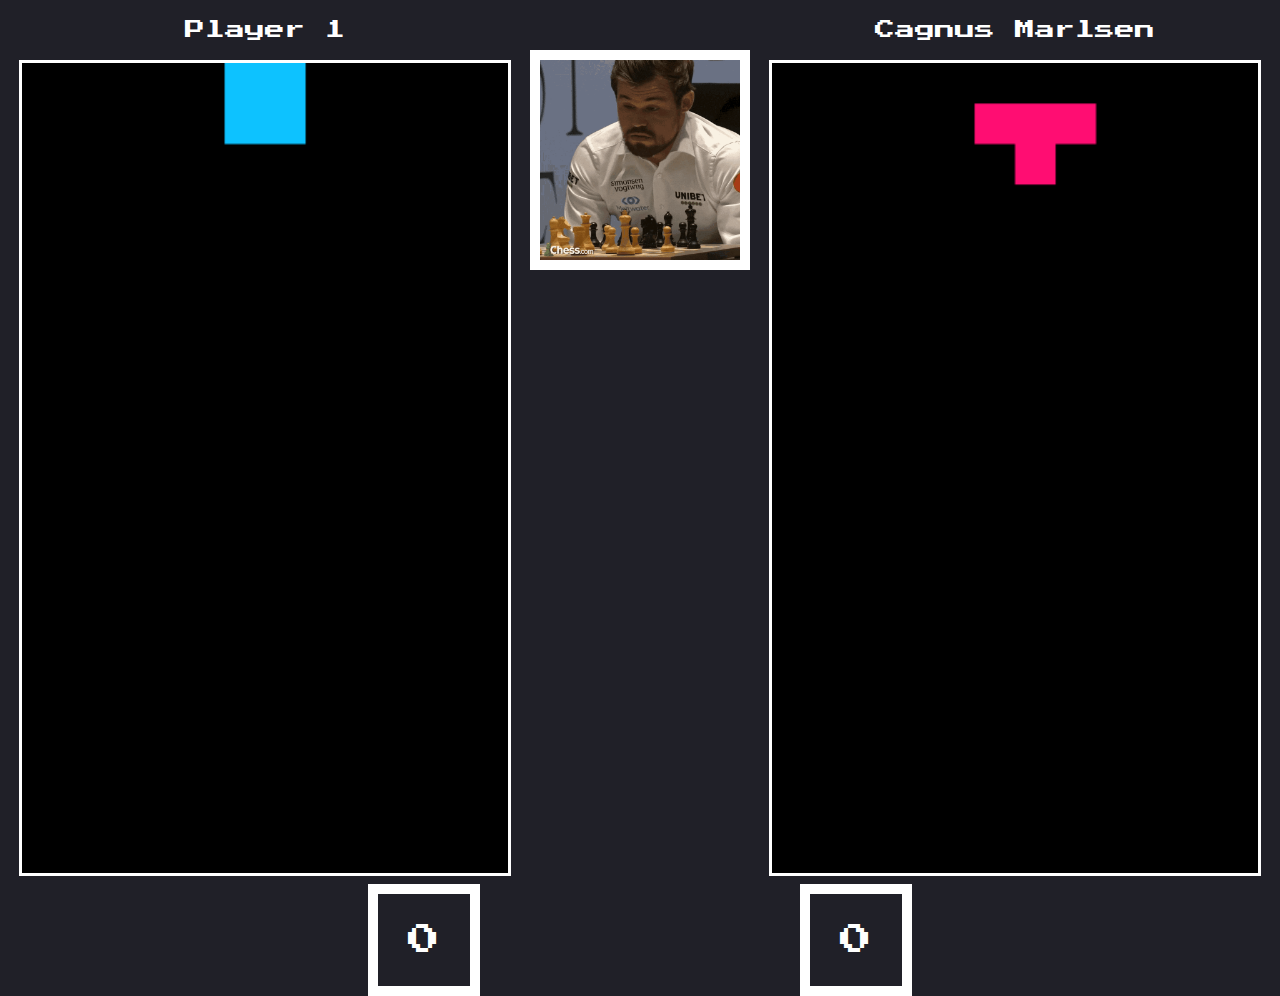
==== cagnus.html @ 4ea77ded "BIG COCK CAGNUS" ====
<!DOCTYPE html>
<html>
  <head>
    <meta charset="utf-8" />
    <link rel="stylesheet" href="css\style.css">
    <title>Tetris 1v1</title>
    <style>
      body {
        background: #202028;
        display: flex;
        color: #fff;
        font-family: sans-serif;
        font-size: 2em;
        text-align: center;
      }

      .player {
        flex: 1 1 auto;
      }

      canvas {
        border: solid 0.1em #fff;
        height: 90vh;
      }

      .score{
        font-family: score-text;
      }
    </style>
  </head>
  <body style = "margin:0%; padding: 0%;">
    <div class="player">
      <p style = "font-family: score-text; padding:0%; font-size: 20px;">Player 1</p>
      <canvas class="tetris" width="240" height="400"></canvas>
      <div class="score" style ="float:right; border-width: 10px; border-color: white;margin-right:50px; border-style:solid; padding: 30px"></div>
    </div>
    <img src= "magnus-carlsen.gif" style = "height: 200px; width:200px; margin-top: 50px; border-width: 10px; border-color: white; border-style: solid;">
    <div class="player">
      <p style ="font-family: score-text; padding:0%; font-size: 20px; ">Cagnus Marlsen</p>
      <canvas class="tetris" width="240" height="400"></canvas>
      <div class="score" style="float: left;border-width: 10px; border-color: white; margin-left:50px; border-style:solid; padding: 30px"></div>
    </div>

    <script src="js\arena.js" charset="utf-8"></script>
    <script src="js\player.js" charset="utf-8"></script>
    <script src="js\tetris.js" charset="utf-8"></script>
    <script src="js\main.js" charset="utf-8"></script>
  </body>
</html>
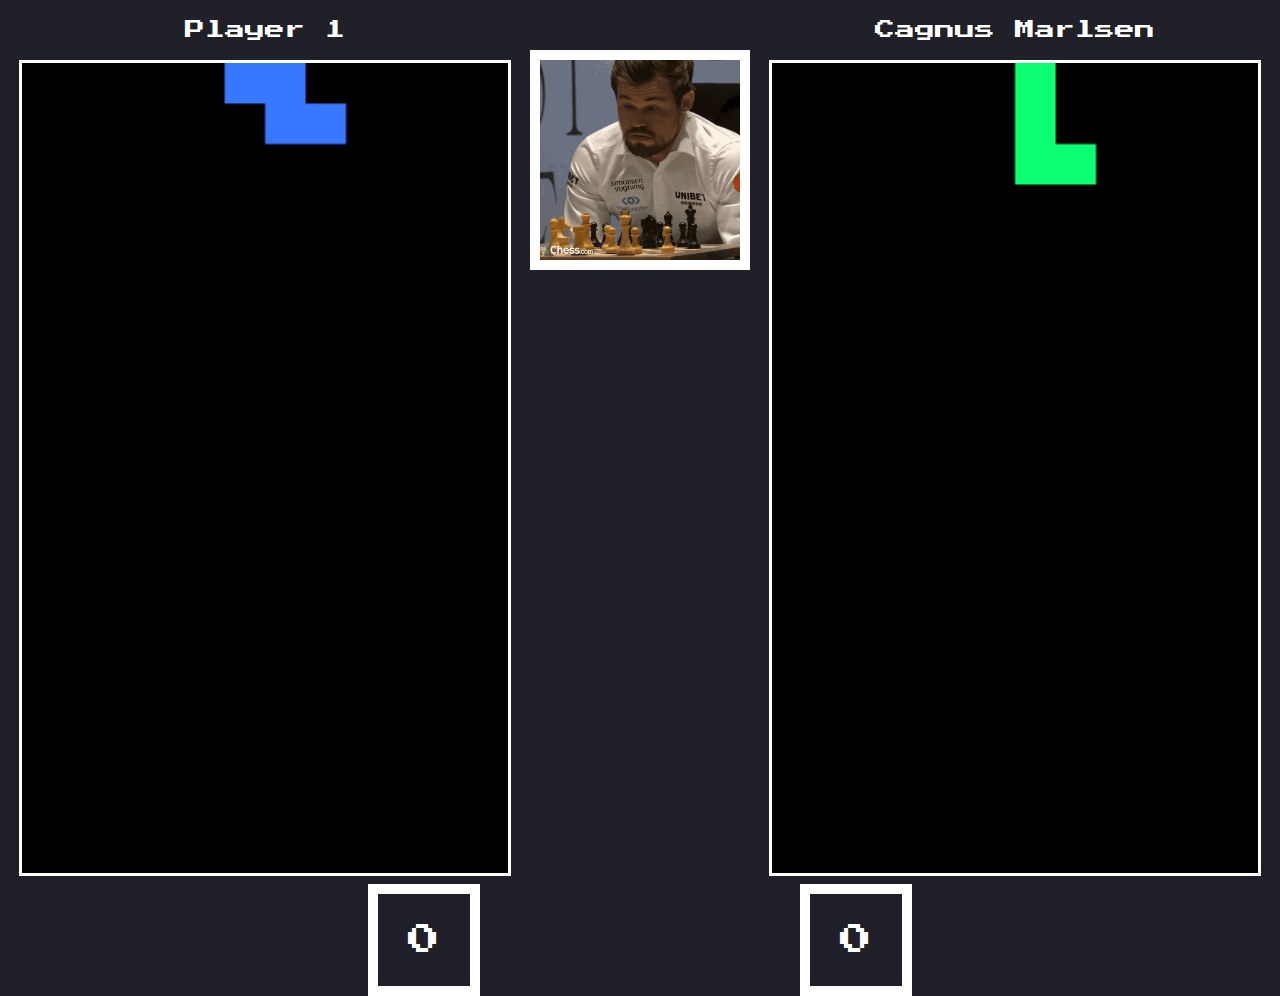
==== commit db54520c: "magnuszzzzzz" ====
--- a/cagnus.html
+++ b/cagnus.html
@@ -44,6 +44,6 @@
     <script src="js\arena.js" charset="utf-8"></script>
     <script src="js\player.js" charset="utf-8"></script>
     <script src="js\tetris.js" charset="utf-8"></script>
-    <script src="js\main.js" charset="utf-8"></script>
+    <script src="js\maingnus.js" charset="utf-8"></script>
   </body>
 </html>
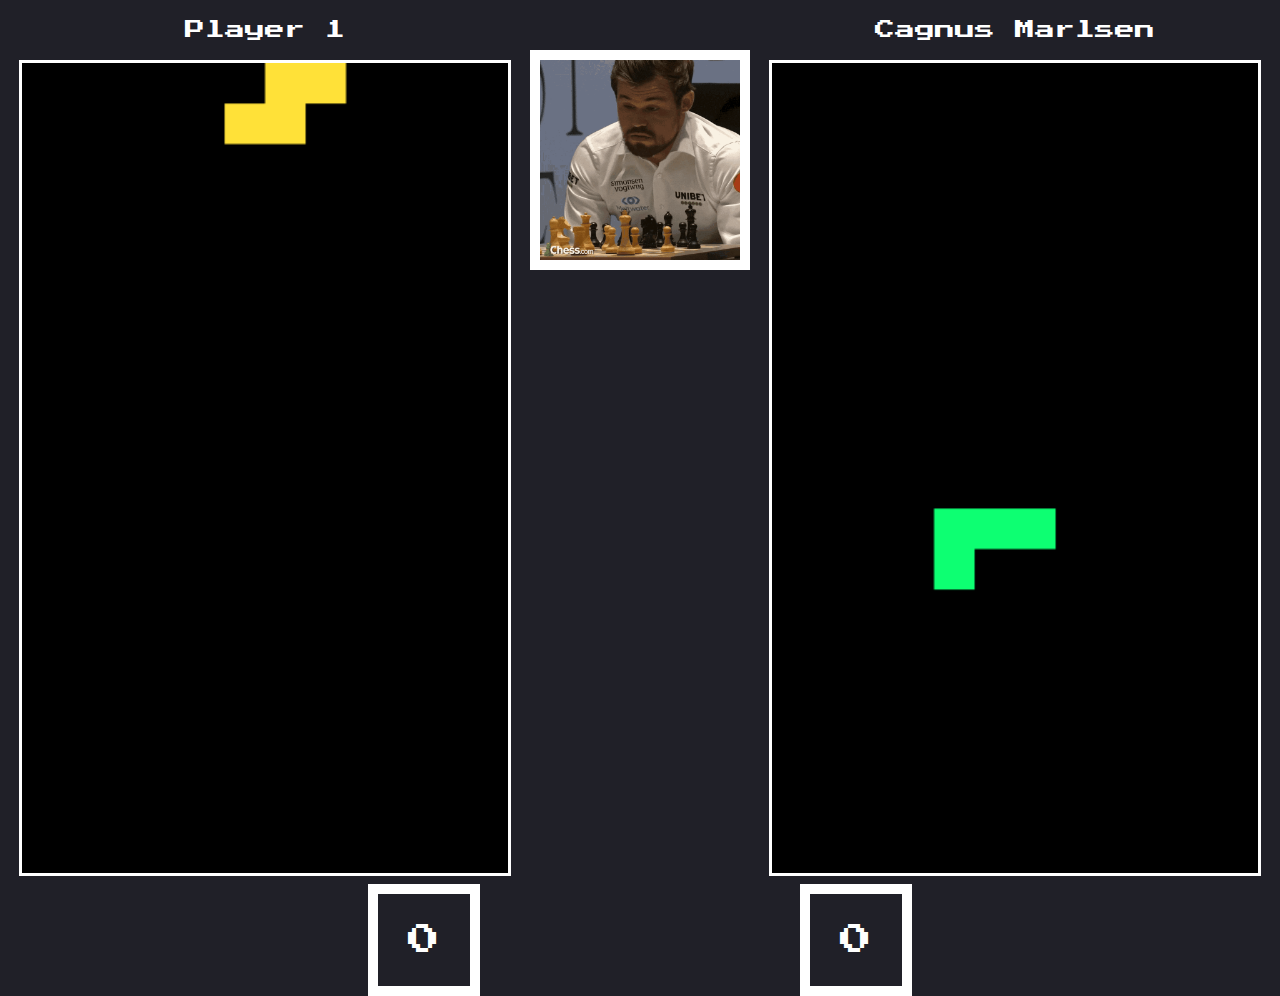
==== commit 75f138da: "Added imgs" ====
--- a/cagnus.html
+++ b/cagnus.html
@@ -2,7 +2,7 @@
 <html>
   <head>
     <meta charset="utf-8" />
-    <link rel="stylesheet" href="css\style.css">
+    <link rel="stylesheet" href="css\style.css" />
     <title>Tetris 1v1</title>
     <style>
       body {
@@ -23,22 +23,56 @@
         height: 90vh;
       }
 
-      .score{
+      .score {
         font-family: score-text;
       }
     </style>
   </head>
-  <body style = "margin:0%; padding: 0%;">
+  <body style="margin: 0%; padding: 0%">
     <div class="player">
-      <p style = "font-family: score-text; padding:0%; font-size: 20px;">Player 1</p>
+      <p style="font-family: score-text; padding: 0%; font-size: 20px">
+        Player 1
+      </p>
       <canvas class="tetris" width="240" height="400"></canvas>
-      <div class="score" style ="float:right; border-width: 10px; border-color: white;margin-right:50px; border-style:solid; padding: 30px"></div>
+      <div
+        class="score"
+        style="
+          float: right;
+          border-width: 10px;
+          border-color: white;
+          margin-right: 50px;
+          border-style: solid;
+          padding: 30px;
+        "
+      ></div>
     </div>
-    <img src= "magnus-carlsen.gif" style = "height: 200px; width:200px; margin-top: 50px; border-width: 10px; border-color: white; border-style: solid;">
+    <img
+      src="images/magnus-carlsen.gif"
+      style="
+        height: 200px;
+        width: 200px;
+        margin-top: 50px;
+        border-width: 10px;
+        border-color: white;
+        border-style: solid;
+      "
+    />
     <div class="player">
-      <p style ="font-family: score-text; padding:0%; font-size: 20px; ">Cagnus Marlsen</p>
+      <p style="font-family: score-text; padding: 0%; font-size: 20px">
+        Cagnus Marlsen
+      </p>
       <canvas class="tetris" width="240" height="400"></canvas>
-      <div class="score" style="float: left;border-width: 10px; border-color: white; margin-left:50px; border-style:solid; padding: 30px"></div>
+      <div
+        class="score"
+        style="
+          float: left;
+          border-width: 10px;
+          border-color: white;
+          margin-left: 50px;
+          border-style: solid;
+          padding: 30px;
+        "
+      ></div>
     </div>
 
     <script src="js\arena.js" charset="utf-8"></script>
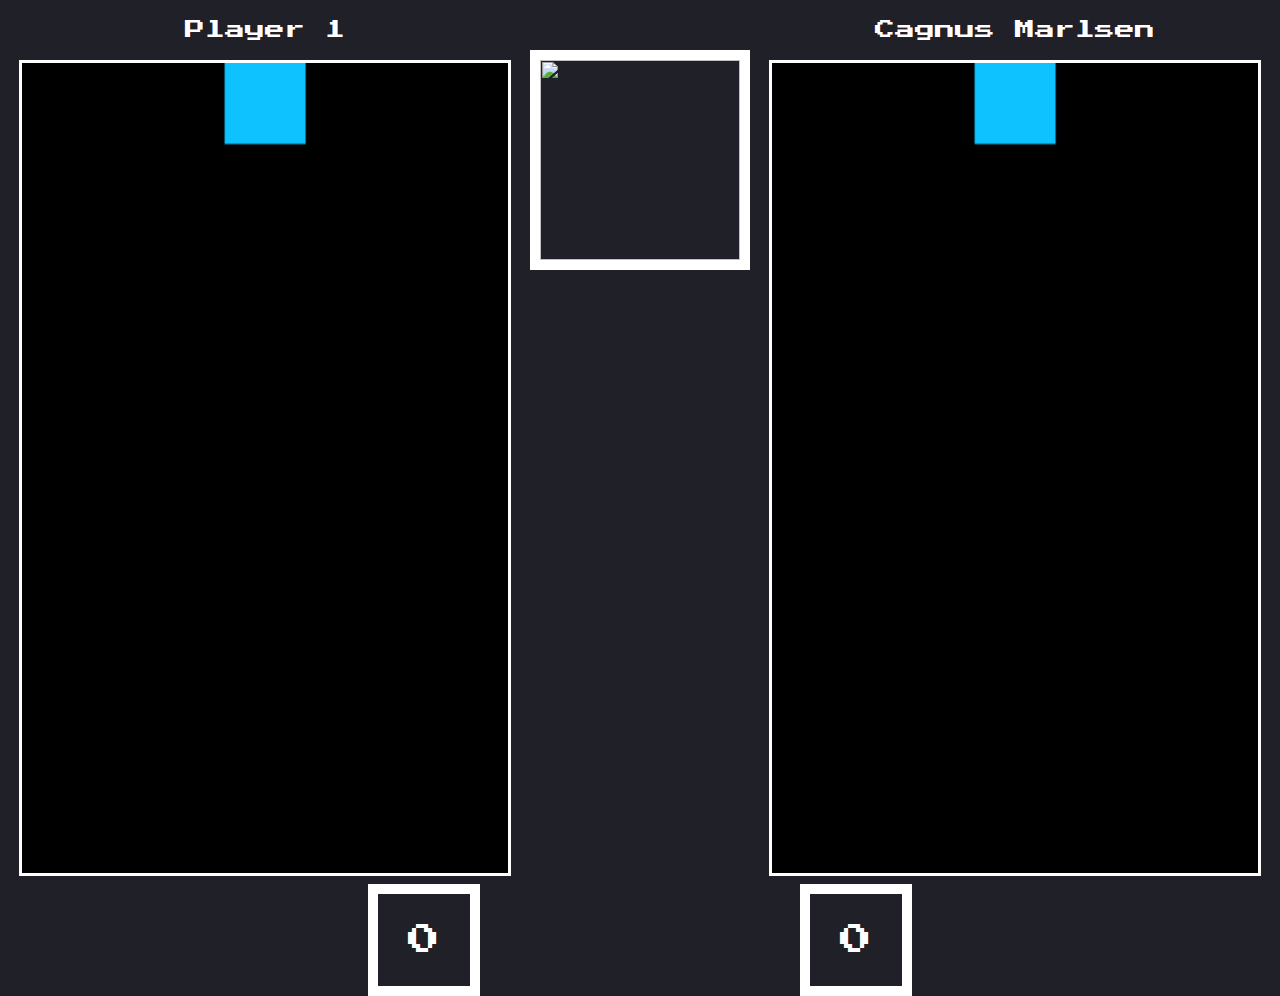
==== commit 1f67e318: "clock n dat" ====
--- a/cagnus.html
+++ b/cagnus.html
@@ -2,7 +2,7 @@
 <html>
   <head>
     <meta charset="utf-8" />
-    <link rel="stylesheet" href="css\style.css" />
+    <link rel="stylesheet" href="css\style.css">
     <title>Tetris 1v1</title>
     <style>
       body {
@@ -23,56 +23,23 @@
         height: 90vh;
       }
 
-      .score {
+      .score{
         font-family: score-text;
       }
     </style>
   </head>
-  <body style="margin: 0%; padding: 0%">
+  <body style = "margin:0%; padding: 0%;">
     <div class="player">
-      <p style="font-family: score-text; padding: 0%; font-size: 20px">
-        Player 1
-      </p>
+      <p style = "font-family: score-text; padding:0%; font-size: 20px;">Player 1</p>
       <canvas class="tetris" width="240" height="400"></canvas>
-      <div
-        class="score"
-        style="
-          float: right;
-          border-width: 10px;
-          border-color: white;
-          margin-right: 50px;
-          border-style: solid;
-          padding: 30px;
-        "
-      ></div>
+      <div class="score" style ="float:right; border-width: 10px; border-color: white;margin-right:50px; border-style:solid; padding: 30px"></div>
     </div>
-    <img
-      src="images/magnus-carlsen.gif"
-      style="
-        height: 200px;
-        width: 200px;
-        margin-top: 50px;
-        border-width: 10px;
-        border-color: white;
-        border-style: solid;
-      "
-    />
+
+    <img src= "magnus-carlsen.gif" style = "height: 200px; width:200px; margin-top: 50px; border-width: 10px; border-color: white; border-style: solid;">
     <div class="player">
-      <p style="font-family: score-text; padding: 0%; font-size: 20px">
-        Cagnus Marlsen
-      </p>
+      <p style ="font-family: score-text; padding:0%; font-size: 20px; ">Cagnus Marlsen</p>
       <canvas class="tetris" width="240" height="400"></canvas>
-      <div
-        class="score"
-        style="
-          float: left;
-          border-width: 10px;
-          border-color: white;
-          margin-left: 50px;
-          border-style: solid;
-          padding: 30px;
-        "
-      ></div>
+      <div class="score" style="float: left;border-width: 10px; border-color: white; margin-left:50px; border-style:solid; padding: 30px"></div>
     </div>
 
     <script src="js\arena.js" charset="utf-8"></script>
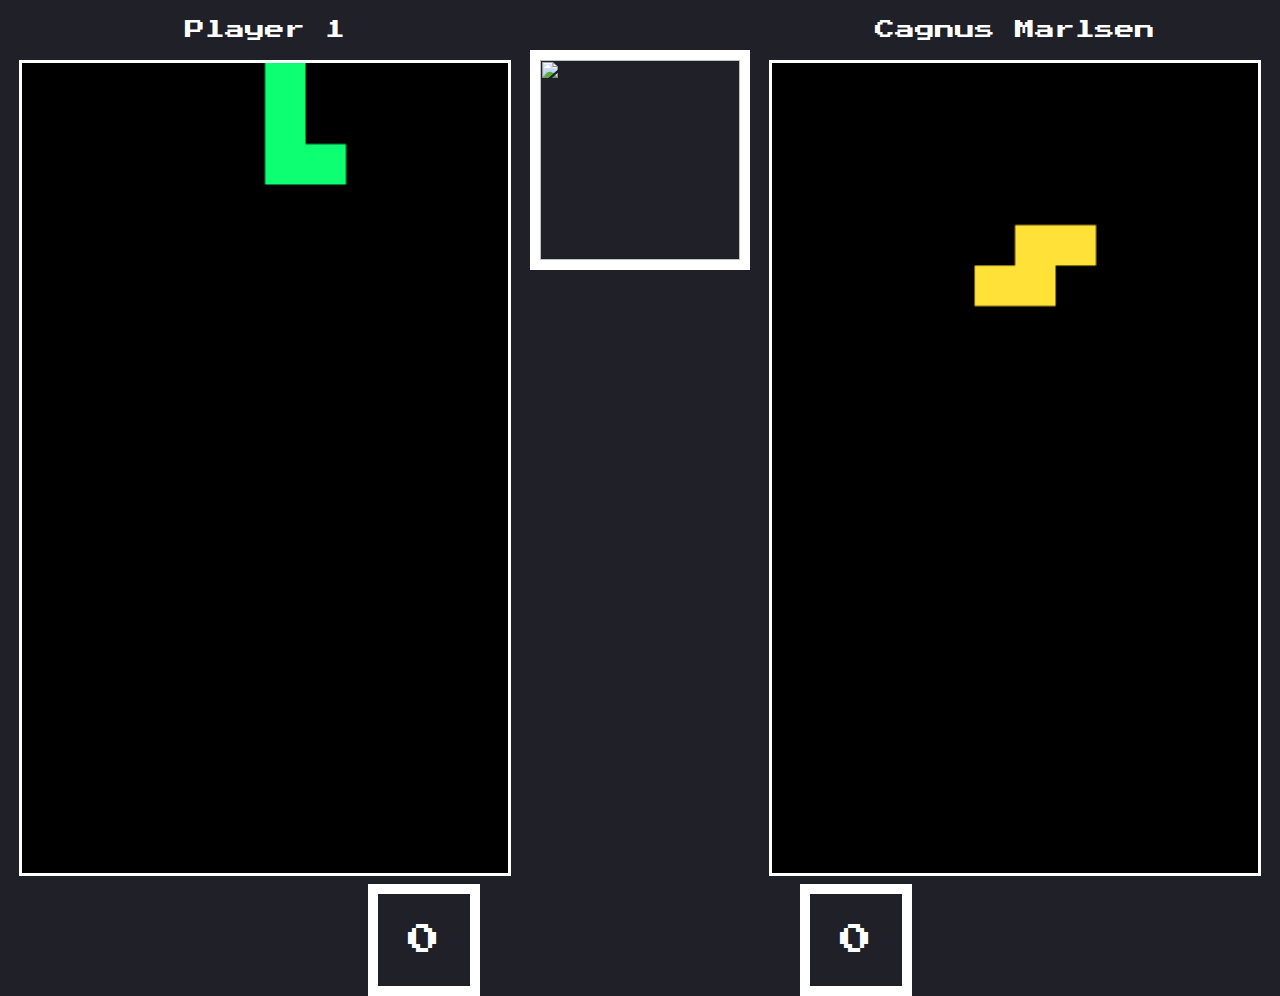
==== commit 023c1fc2: "Merge branch 'test' of https://github.com/Oaky112/TetrisAI2P into test" ====
--- a/cagnus.html
+++ b/cagnus.html
@@ -2,7 +2,7 @@
 <html>
   <head>
     <meta charset="utf-8" />
-    <link rel="stylesheet" href="css\style.css">
+    <link rel="stylesheet" href="css\style.css" />
     <title>Tetris 1v1</title>
     <style>
       body {
@@ -23,23 +23,46 @@
         height: 90vh;
       }
 
-      .score{
+      .score {
         font-family: score-text;
       }
     </style>
   </head>
-  <body style = "margin:0%; padding: 0%;">
+  <body style="margin: 0%; padding: 0%">
     <div class="player">
-      <p style = "font-family: score-text; padding:0%; font-size: 20px;">Player 1</p>
+      <p style="font-family: score-text; padding: 0%; font-size: 20px">
+        Player 1
+      </p>
       <canvas class="tetris" width="240" height="400"></canvas>
-      <div class="score" style ="float:right; border-width: 10px; border-color: white;margin-right:50px; border-style:solid; padding: 30px"></div>
+      <div
+        class="score"
+        style="
+          float: right;
+          border-width: 10px;
+          border-color: white;
+          margin-right: 50px;
+          border-style: solid;
+          padding: 30px;
+        "
+      ></div>
     </div>
-
     <img src= "magnus-carlsen.gif" style = "height: 200px; width:200px; margin-top: 50px; border-width: 10px; border-color: white; border-style: solid;">
     <div class="player">
-      <p style ="font-family: score-text; padding:0%; font-size: 20px; ">Cagnus Marlsen</p>
+      <p style="font-family: score-text; padding: 0%; font-size: 20px">
+        Cagnus Marlsen
+      </p>
       <canvas class="tetris" width="240" height="400"></canvas>
-      <div class="score" style="float: left;border-width: 10px; border-color: white; margin-left:50px; border-style:solid; padding: 30px"></div>
+      <div
+        class="score"
+        style="
+          float: left;
+          border-width: 10px;
+          border-color: white;
+          margin-left: 50px;
+          border-style: solid;
+          padding: 30px;
+        "
+      ></div>
     </div>
 
     <script src="js\arena.js" charset="utf-8"></script>
